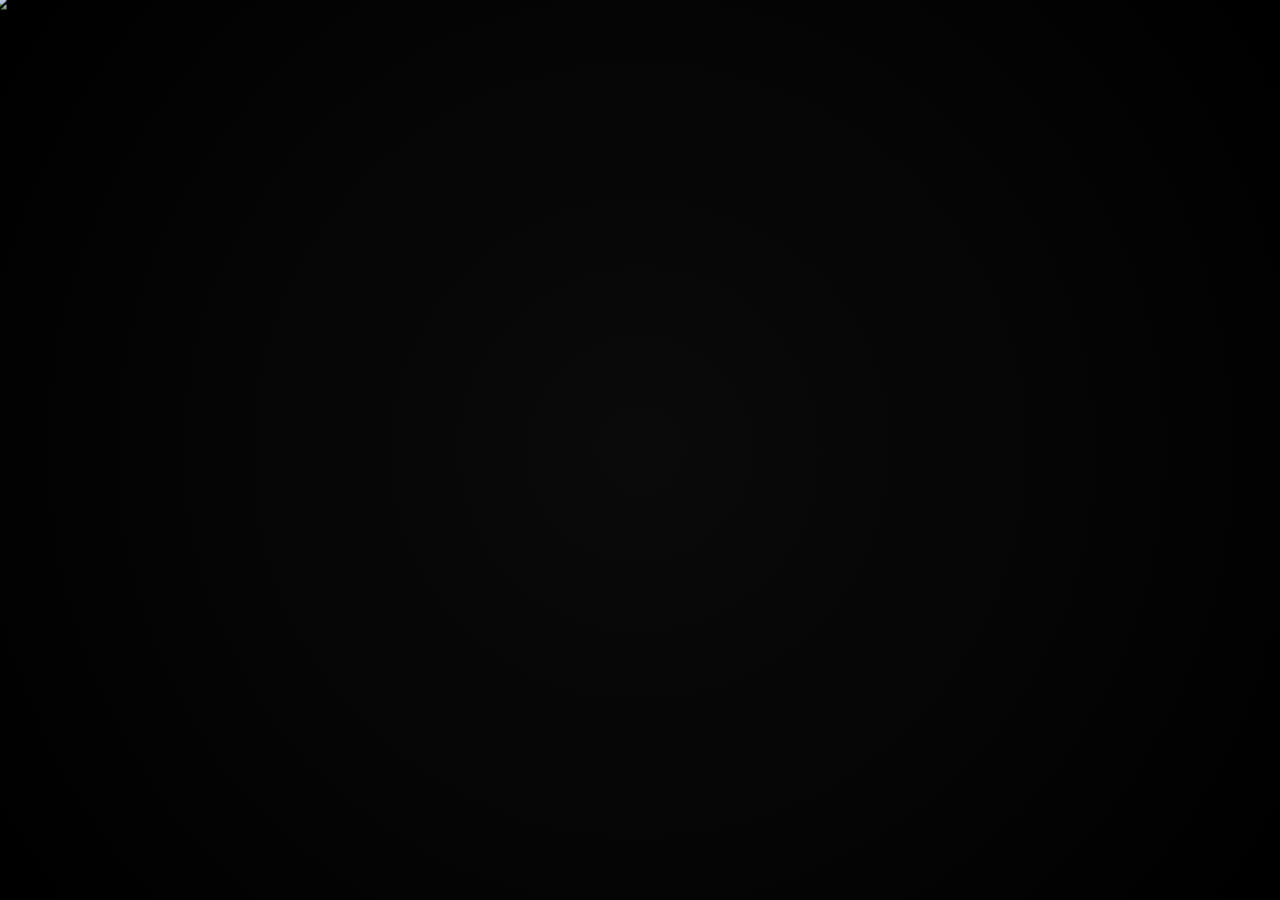
==== index.html @ f1b8d54c "Update and rename inde.html to index.html" ====
<!doctype html>
<html lang="it">
<head>
  <meta charset="utf-8" />
  <meta name="viewport" content="width=device-width, initial-scale=1" />
  <title>Maria Giovanna & Vincenzo</title>
  <link rel="stylesheet" href="styles.css" />
</head>
<body>

 <!-- COVER -->
<section class="page active" id="cover">
  <div class="page-inner nav-tap">
    <img src="img/Cover.png" class="cover-image" alt="Copertina Napoli" />
    <button class="seal-hit" type="button" onclick="goNext()" aria-label="Apri invito"></button>
  </div>
</section>

  <!-- PAGINA 1: NOMI + DATA -->
  <section class="page" id="page1">
    <div class="page-inner nav-tap">
      <img src="img/p1.png" class="page-bg" alt="Nomi e data" >
    </div>
  </section>

  <!-- PAGINA 2: CERIMONIA -->
  <section class="page" id="page2">
    <div class="page-inner nav-tap">
      <img src="img/p2.png" class="page-bg" alt="Cerimonia" >
      <!-- HOTSPOT MAPPA CHIESA -->
      <a class="hotspot hs-church" href="https://maps.app.goo.gl/AxMDmZrY5AV3fbye6" target="_blank" rel="noopener" aria-label="Apri mappa chiesa"></a>
    </div>
  </section>

  <!-- PAGINA 3: RICEVIMENTO -->
  <section class="page" id="page3">
    <div class="page-inner nav-tap">
      <img src="img/p3.png" class="page-bg" alt="Ricevimento" >
      <!-- HOTSPOT MAPPA RISTORANTE -->
      <a class="hotspot hs-restaurant" href="https://maps.app.goo.gl/tg9SrnP2t5sffd3w5" target="_blank" rel="noopener" aria-label="Apri mappa ristorante"></a>
    </div>
  </section>

 <!-- PAGINA 4: FESTEGGERAI CON NOI -->
<section class="page" id="page4">
  <div class="page-inner nav-tap">
    <img src="img/p4.png" class="page-bg" alt="Conferma presenza" >

    <!-- SI -> Google Form -->
    <a class="hotspot hs-yes" href="https://forms.gle/D76T7ZXX16hAdkPu5"
       target="_blank" rel="noopener"></a>

    <!-- NO -> WhatsApp -->
    <a class="hotspot hs-no"
       href="https://wa.me/393496701639?text=Con%20dispiacere%20non%20potr%C3%B2%20esserci%20al%20matrimonio.%20Nome%20e%20cognome%3A%20"
       target="_blank" rel="noopener"></a>
  </div>
</section>

<!-- PAGINA 5: REGALO -->
<section class="page" id="page5">
  <div class="page-inner nav-tap">
    <img src="img/p5.png" class="page-bg" alt="Regalo e ringraziamento" >

    <!-- PACCO -> Google Form IBAN -->
    <a class="hotspot hs-gift" href="https://forms.gle/XPpDQJ7Za4FyLnaz9"
       target="_blank" rel="noopener"></a>
  </div>
</section>

  <script src="script.js"></script>
</body>
</html>
---- styles.css ----
/* ===== RESET / MOBILE FIX ===== */
*{ box-sizing:border-box; }
html, body{
  margin:0;
  padding:0;
  width:100%;
  height:100%;
  overflow:hidden;
}

body{
  background:#000;
  font-family: system-ui, -apple-system, Segoe UI, Roboto, Arial, sans-serif;
  overscroll-behavior:none;
  touch-action:manipulation;
}

/* ===== PAGINE ===== */
.page{
  position:fixed;
  inset:0;
  width:100vw;
  height:100dvh;
  display:none;
  background:#000;
  opacity:0;
  transform:scale(1.02);
  transition:
    opacity 0.7s ease,
    transform 0.7s ease;
}

.page.active{
  display:block;
  opacity:1;
  transform:scale(1);
}

.page-inner{
  position:relative;
  width:100%;
  height:100%;
  overflow:hidden;
}

/* ===== IMMAGINI ===== */
.page-bg,
.cover-image{
  position:absolute;
  inset:0;
  width:100%;
  height:100%;
  object-fit:contain;          /* IMPORTANTISSIMO: si vedono intere su mobile */
  object-position:center;
  display:block;
  pointer-events:none;
  will-change: transform;
  transition: transform 1.1s ease;
}

/* quando la pagina è attiva, micro movimento elegante */
.page.active .page-bg,
.page.active .cover-image{
  transform: scale(1.015);
}

/* ===== COVER ===== */
#cover .seal-hit{
  position:absolute;
  left:50%;
  top:84.5%;
  transform:translate(-50%,-50%);
  width:118px;
  height:118px;
  border-radius:50%;
  border:none;
  background:transparent;
  cursor:pointer;
  z-index:50;
  transition:
    transform 0.25s ease,
    filter 0.25s ease;
}

#cover .seal-hit:hover,
#cover .seal-hit:active{
  transform:translate(-50%,-50%) scale(1.06);
  filter: drop-shadow(0 0 12px rgba(255,255,255,.35));
}

/* ===== HOTSPOT LINK ===== */
.hotspot{
  position:absolute;
  z-index:40;
  display:block;
  background:transparent;
  cursor:pointer;
  -webkit-tap-highlight-color:transparent;
}

/* DEBUG hotspot */
/* .hotspot{ outline:2px solid rgba(255,0,0,.45); background:rgba(255,0,0,.12); } */

/* ===== POSIZIONI HOTSPOT ===== */

/* Page2: pin chiesa */
#page2 .hs-church{
  left:41%;
  top:79%;
  width:18%;
  height:12%;
  border-radius:999px;
}

/* Page3: pin ristorante */
#page3 .hs-restaurant{
  left:41%;
  top:79%;
  width:18%;
  height:12%;
  border-radius:999px;
}

/* Page4: RSVP */
#page4 .hs-yes{
  left:14%;
  top:52%;
  width:34%;
  height:10%;
  border-radius:24px;
}

#page4 .hs-no{
  left:52%;
  top:52%;
  width:34%;
  height:10%;
  border-radius:24px;
}

/* Page5: regalo */
#page5 .hs-gift{
  left:35%;
  top:58%;
  width:30%;
  height:18%;
  border-radius:22px;
}

/* ===== EFFETTO VIGNETTA E LUCE ===== */
.page::after{
  content:"";
  position:absolute;
  inset:0;
  pointer-events:none;
  background:
    radial-gradient(circle at center, rgba(255,255,255,0.04), rgba(0,0,0,0.10));
  z-index:5;
}

/* ===== TRANSIZIONE PIÙ “PREMIUM” ===== */
.page.fade-out{
  opacity:0;
  transform:scale(1.03);
}

/* ===== MOBILE EXTRA ===== */
@media (max-width: 768px){
  #cover .seal-hit{
    width:108px;
    height:108px;
    top:84%;
  }

  #page4 .hs-yes,
  #page4 .hs-no{
    top:52.5%;
  }

  #page5 .hs-gift{
    top:58%;
  }
}
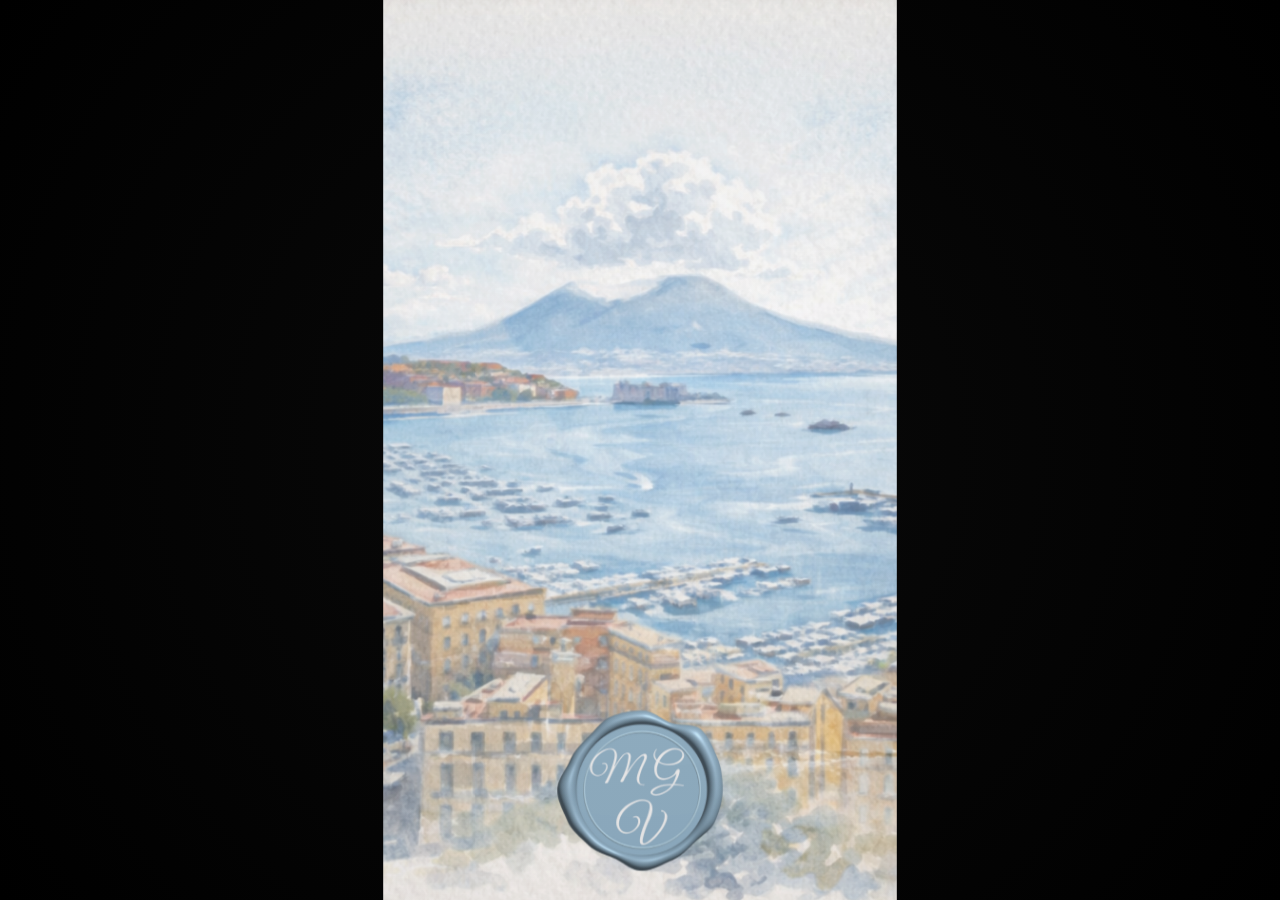
==== commit 48f5ecb2: "Update index.html" ====
--- a/index.html
+++ b/index.html
@@ -8,65 +8,71 @@
 </head>
 <body>
 
- <!-- COVER -->
-<section class="page active" id="cover">
-  <div class="page-inner nav-tap">
-    <img src="img/Cover.png" class="cover-image" alt="Copertina Napoli" />
-    <button class="seal-hit" type="button" onclick="goNext()" aria-label="Apri invito"></button>
-  </div>
-</section>
+  <!-- COVER -->
+  <section class="page active" id="cover">
+    <div class="page-inner nav-tap">
+      <img src="Cover.png" class="cover-image" alt="Copertina Napoli" />
+      <button class="seal-hit" type="button" onclick="goNext()" aria-label="Apri invito"></button>
+    </div>
+  </section>
 
   <!-- PAGINA 1: NOMI + DATA -->
   <section class="page" id="page1">
     <div class="page-inner nav-tap">
-      <img src="img/p1.png" class="page-bg" alt="Nomi e data" >
+      <img src="p1.png" class="page-bg" alt="Nomi e data">
     </div>
   </section>
 
   <!-- PAGINA 2: CERIMONIA -->
   <section class="page" id="page2">
     <div class="page-inner nav-tap">
-      <img src="img/p2.png" class="page-bg" alt="Cerimonia" >
-      <!-- HOTSPOT MAPPA CHIESA -->
-      <a class="hotspot hs-church" href="https://maps.app.goo.gl/AxMDmZrY5AV3fbye6" target="_blank" rel="noopener" aria-label="Apri mappa chiesa"></a>
+      <img src="p2.png" class="page-bg" alt="Cerimonia">
+      <a class="hotspot hs-church"
+         href="https://maps.app.goo.gl/AxMDmZrY5AV3fbye6"
+         target="_blank" rel="noopener"
+         aria-label="Apri mappa chiesa"></a>
     </div>
   </section>
 
   <!-- PAGINA 3: RICEVIMENTO -->
   <section class="page" id="page3">
     <div class="page-inner nav-tap">
-      <img src="img/p3.png" class="page-bg" alt="Ricevimento" >
-      <!-- HOTSPOT MAPPA RISTORANTE -->
-      <a class="hotspot hs-restaurant" href="https://maps.app.goo.gl/tg9SrnP2t5sffd3w5" target="_blank" rel="noopener" aria-label="Apri mappa ristorante"></a>
+      <img src="p3.png" class="page-bg" alt="Ricevimento">
+      <a class="hotspot hs-restaurant"
+         href="https://maps.app.goo.gl/tg9SrnP2t5sffd3w5"
+         target="_blank" rel="noopener"
+         aria-label="Apri mappa ristorante"></a>
     </div>
   </section>
 
- <!-- PAGINA 4: FESTEGGERAI CON NOI -->
-<section class="page" id="page4">
-  <div class="page-inner nav-tap">
-    <img src="img/p4.png" class="page-bg" alt="Conferma presenza" >
+  <!-- PAGINA 4: FESTEGGERAI CON NOI -->
+  <section class="page" id="page4">
+    <div class="page-inner nav-tap">
+      <img src="p4.png" class="page-bg" alt="Conferma presenza">
 
-    <!-- SI -> Google Form -->
-    <a class="hotspot hs-yes" href="https://forms.gle/D76T7ZXX16hAdkPu5"
-       target="_blank" rel="noopener"></a>
+      <a class="hotspot hs-yes"
+         href="https://forms.gle/D76T7ZXX16hAdkPu5"
+         target="_blank" rel="noopener"
+         aria-label="Conferma presenza"></a>
 
-    <!-- NO -> WhatsApp -->
-    <a class="hotspot hs-no"
-       href="https://wa.me/393496701639?text=Con%20dispiacere%20non%20potr%C3%B2%20esserci%20al%20matrimonio.%20Nome%20e%20cognome%3A%20"
-       target="_blank" rel="noopener"></a>
-  </div>
-</section>
+      <a class="hotspot hs-no"
+         href="https://wa.me/393496701639?text=Con%20dispiacere%20non%20potr%C3%B2%20esserci%20al%20matrimonio.%20Nome%20e%20cognome%3A%20"
+         target="_blank" rel="noopener"
+         aria-label="Non potrò esserci"></a>
+    </div>
+  </section>
 
-<!-- PAGINA 5: REGALO -->
-<section class="page" id="page5">
-  <div class="page-inner nav-tap">
-    <img src="img/p5.png" class="page-bg" alt="Regalo e ringraziamento" >
+  <!-- PAGINA 5: REGALO -->
+  <section class="page" id="page5">
+    <div class="page-inner nav-tap">
+      <img src="p5.png" class="page-bg" alt="Regalo e ringraziamento">
 
-    <!-- PACCO -> Google Form IBAN -->
-    <a class="hotspot hs-gift" href="https://forms.gle/XPpDQJ7Za4FyLnaz9"
-       target="_blank" rel="noopener"></a>
-  </div>
-</section>
+      <a class="hotspot hs-gift"
+         href="https://forms.gle/XPpDQJ7Za4FyLnaz9"
+         target="_blank" rel="noopener"
+         aria-label="Regalo agli sposi"></a>
+    </div>
+  </section>
 
   <script src="script.js"></script>
 </body>
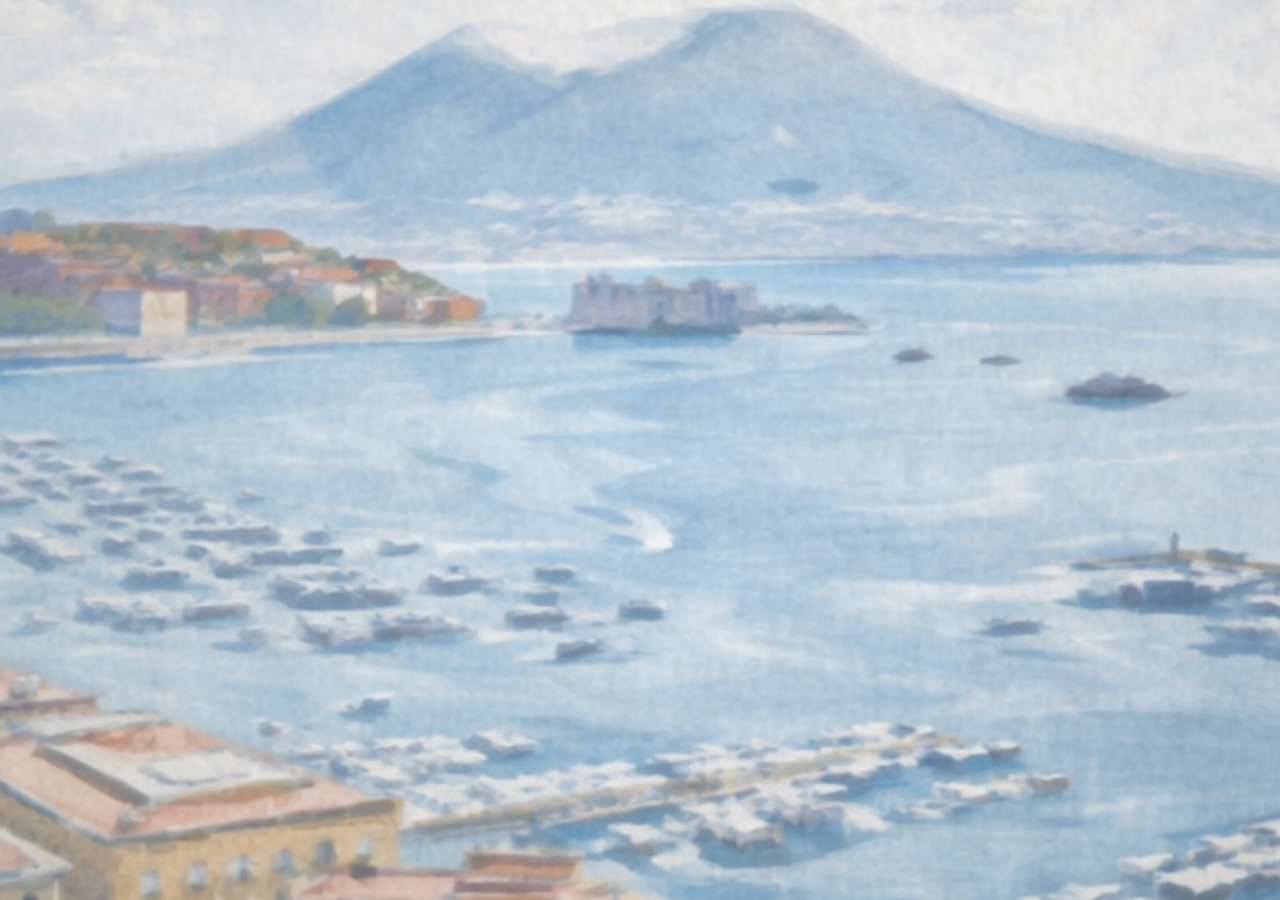
==== commit 1ed6c776: "Update index.html" ====
--- a/index.html
+++ b/index.html
@@ -47,16 +47,16 @@
 
   <!-- PAGINA 4: FESTEGGERAI CON NOI -->
   <section class="page" id="page4">
-    <div class="page-inner nav-tap">
+    <div class="rsvp-buttons">
       <img src="p4.png" class="page-bg" alt="Conferma presenza">
 
       <a class="hotspot hs-yes"
-         href="https://forms.gle/D76T7ZXX16hAdkPu5"
+         href="https://forms.gle/D76T7ZXX16hAdkPu5" class="btn yes">
          target="_blank" rel="noopener"
          aria-label="Conferma presenza"></a>
 
       <a class="hotspot hs-no"
-         href="https://wa.me/393496701639?text=Con%20dispiacere%20non%20potr%C3%B2%20esserci%20al%20matrimonio.%20Nome%20e%20cognome%3A%20"
+         href="https://wa.me/393496701639?text=Con%20dispiacere%20non%20potr%C3%B2%20esserci%20al%20matrimonio.%20Nome%20e%20cognome%3A%20" class="btn no">
          target="_blank" rel="noopener"
          aria-label="Non potrò esserci"></a>
     </div>
@@ -77,3 +77,4 @@
   <script src="script.js"></script>
 </body>
 </html>
+
--- a/styles.css
+++ b/styles.css
@@ -1,3 +1,4 @@
+styles.css
 /* ===== RESET / MOBILE FIX ===== */
 *{ box-sizing:border-box; }
 html, body{
@@ -9,7 +10,7 @@
 }
 
 body{
-  background:#000;
+  background:#f7f5f0;
   font-family: system-ui, -apple-system, Segoe UI, Roboto, Arial, sans-serif;
   overscroll-behavior:none;
   touch-action:manipulation;
@@ -22,7 +23,7 @@
   width:100vw;
   height:100dvh;
   display:none;
-  background:#000;
+  background:#f7f5f0;
   opacity:0;
   transform:scale(1.02);
   transition:
@@ -50,7 +51,7 @@
   inset:0;
   width:100%;
   height:100%;
-  object-fit:contain;          /* IMPORTANTISSIMO: si vedono intere su mobile */
+  object-fit:cover;
   object-position:center;
   display:block;
   pointer-events:none;
@@ -105,47 +106,53 @@
 
 /* Page2: pin chiesa */
 #page2 .hs-church{
-  left:41%;
-  top:79%;
-  width:18%;
-  height:12%;
-  border-radius:999px;
+  left: 50%;
+  top: 80%;
+  width: 78px;
+  height: 78px;
+  transform: translate(-50%, -50%);
+  border-radius: 999px;
 }
 
 /* Page3: pin ristorante */
 #page3 .hs-restaurant{
-  left:41%;
-  top:79%;
-  width:18%;
-  height:12%;
-  border-radius:999px;
+  left: 50%;
+  top: 80%;
+  width: 78px;
+  height: 78px;
+  transform: translate(-50%, -50%);
+  border-radius: 999px;
 }
 
 /* Page4: RSVP */
 #page4 .hs-yes{
-  left:14%;
-  top:52%;
-  width:34%;
-  height:10%;
-  border-radius:24px;
+  left: 15%;
+  top: 90%;
+  width: 148px;
+  height: 58px;
+  transform: translate(-50%, -50%);
+  border-radius: 24px;
 }
 
 #page4 .hs-no{
-  left:52%;
-  top:52%;
-  width:34%;
-  height:10%;
-  border-radius:24px;
+  left: 80%;
+  top: 90%;
+  width: 148px;
+  height: 58px;
+  transform: translate(-50%, -50%);
+  border-radius: 24px;
 }
 
 /* Page5: regalo */
 #page5 .hs-gift{
-  left:35%;
-  top:58%;
-  width:30%;
-  height:18%;
-  border-radius:22px;
-}
+  left: 50%;
+  top: 60%;
+  width: 112px;
+  height: 112px;
+  transform: translate(-50%, -50%);
+  border-radius: 22px;
+}
+
 
 /* ===== EFFETTO VIGNETTA E LUCE ===== */
 .page::after{
@@ -181,3 +188,24 @@
     top:58%;
   }
 }
+.hotspot{
+  position: absolute;
+  z-index: 40;
+  display: block;
+  cursor: pointer;
+  background: rgba(255, 0, 0, 0.18);   /* riempimento rosso trasparente */
+  outline: 2px solid rgba(255, 0, 0, 0.8); /* bordo rosso */
+  border-radius: 22px;
+}
+
+
+
+
+
+
+
+
+
+
+
+
